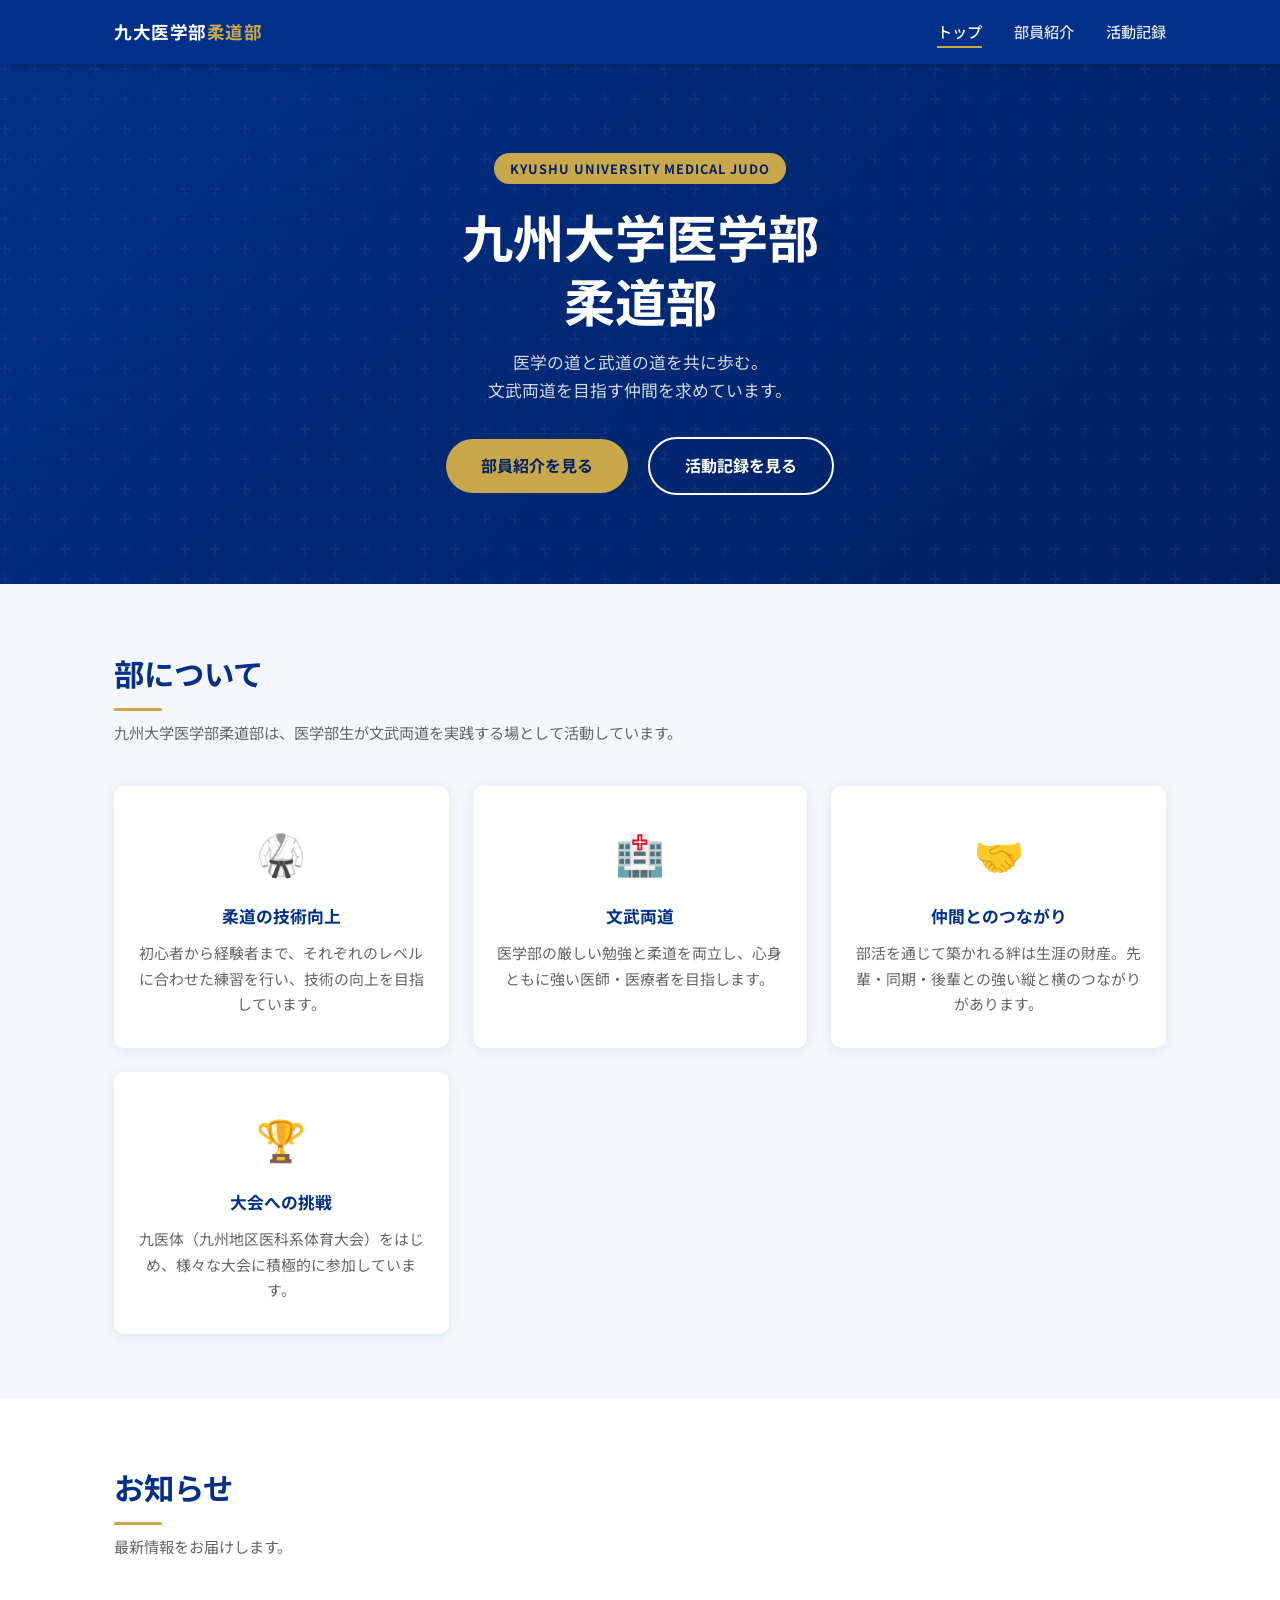
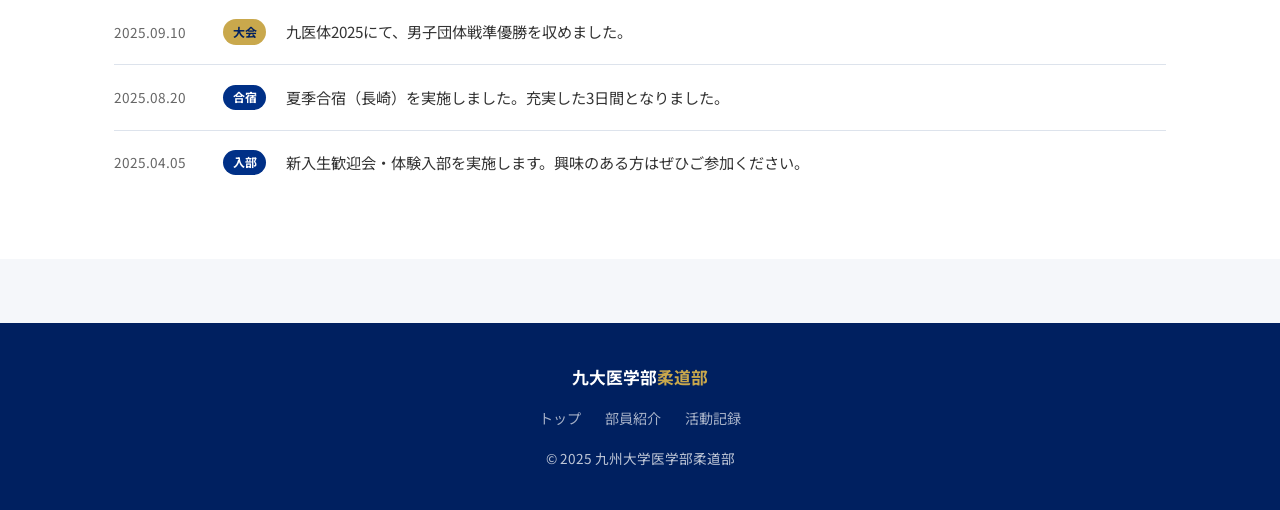
==== index.html @ 4376dc14 "初期サイト構築: トップ・部員紹介・活動記録の3ページを作成 - index.html: ヒーロー・部紹介・お知らせセクション - members.html: 学年フィルター付き部員カード - act" ====
<!DOCTYPE html>
<html lang="ja">
<head>
  <meta charset="UTF-8">
  <meta name="viewport" content="width=device-width, initial-scale=1.0">
  <title>九州大学医学部柔道部</title>
  <meta name="description" content="九州大学医学部柔道部の公式ウェブサイト。部員紹介・活動記録・入部案内をご覧いただけます。">
  <link rel="preconnect" href="https://fonts.googleapis.com">
  <link rel="preconnect" href="https://fonts.gstatic.com" crossorigin>
  <link href="https://fonts.googleapis.com/css2?family=Noto+Sans+JP:wght@400;500;700&display=swap" rel="stylesheet">
  <link rel="stylesheet" href="css/style.css">
</head>
<body>

  <!-- ナビゲーション -->
  <nav class="navbar">
    <div class="navbar-inner">
      <a href="index.html" class="navbar-logo">九大医学部<span>柔道部</span></a>
      <ul class="navbar-links">
        <li><a href="index.html">トップ</a></li>
        <li><a href="members.html">部員紹介</a></li>
        <li><a href="activities.html">活動記録</a></li>
      </ul>
      <button class="hamburger" aria-label="メニューを開く">
        <span></span><span></span><span></span>
      </button>
    </div>
  </nav>

  <!-- ヒーロー -->
  <section class="hero">
    <div class="hero-content">
      <div class="hero-badge">KYUSHU UNIVERSITY MEDICAL JUDO</div>
      <h1>九州大学医学部<br>柔道部</h1>
      <p>医学の道と武道の道を共に歩む。<br>文武両道を目指す仲間を求めています。</p>
      <div class="hero-buttons">
        <a href="members.html" class="btn btn-accent">部員紹介を見る</a>
        <a href="activities.html" class="btn btn-outline">活動記録を見る</a>
      </div>
    </div>
  </section>

  <!-- 部紹介 -->
  <section class="section">
    <div class="container">
      <h2 class="section-title">部について</h2>
      <p class="section-subtitle">九州大学医学部柔道部は、医学部生が文武両道を実践する場として活動しています。</p>
      <div class="about-grid">
        <div class="about-card">
          <div class="about-card-icon">🥋</div>
          <h3>柔道の技術向上</h3>
          <p>初心者から経験者まで、それぞれのレベルに合わせた練習を行い、技術の向上を目指しています。</p>
        </div>
        <div class="about-card">
          <div class="about-card-icon">🏥</div>
          <h3>文武両道</h3>
          <p>医学部の厳しい勉強と柔道を両立し、心身ともに強い医師・医療者を目指します。</p>
        </div>
        <div class="about-card">
          <div class="about-card-icon">🤝</div>
          <h3>仲間とのつながり</h3>
          <p>部活を通じて築かれる絆は生涯の財産。先輩・同期・後輩との強い縦と横のつながりがあります。</p>
        </div>
        <div class="about-card">
          <div class="about-card-icon">🏆</div>
          <h3>大会への挑戦</h3>
          <p>九医体（九州地区医科系体育大会）をはじめ、様々な大会に積極的に参加しています。</p>
        </div>
      </div>
    </div>
  </section>

  <!-- お知らせ -->
  <section class="section news-section">
    <div class="container">
      <h2 class="section-title">お知らせ</h2>
      <p class="section-subtitle">最新情報をお届けします。</p>
      <ul class="news-list">
        <li class="news-item">
          <span class="news-date">2025.09.10</span>
          <span class="news-tag accent">大会</span>
          <div class="news-body">九医体2025にて、男子団体戦準優勝を収めました。</div>
        </li>
        <li class="news-item">
          <span class="news-date">2025.08.20</span>
          <span class="news-tag">合宿</span>
          <div class="news-body">夏季合宿（長崎）を実施しました。充実した3日間となりました。</div>
        </li>
        <li class="news-item">
          <span class="news-date">2025.04.05</span>
          <span class="news-tag">入部</span>
          <div class="news-body">新入生歓迎会・体験入部を実施します。興味のある方はぜひご参加ください。</div>
        </li>
      </ul>
    </div>
  </section>

  <!-- フッター -->
  <footer class="footer">
    <div class="footer-logo">九大医学部<span>柔道部</span></div>
    <nav class="footer-links">
      <a href="index.html">トップ</a>
      <a href="members.html">部員紹介</a>
      <a href="activities.html">活動記録</a>
    </nav>
    <p>© 2025 九州大学医学部柔道部</p>
  </footer>

  <script src="js/main.js"></script>
</body>
</html>
---- css/style.css ----
/* ===== 変数 ===== */
:root {
  --color-primary: #003087;
  --color-primary-dark: #002060;
  --color-accent: #C9A84C;
  --color-white: #ffffff;
  --color-bg: #f5f7fa;
  --color-text: #333333;
  --color-text-light: #666666;
  --color-border: #dde3ec;
  --shadow: 0 2px 12px rgba(0, 48, 135, 0.10);
  --radius: 10px;
  --transition: 0.25s ease;
}

/* ===== リセット ===== */
*, *::before, *::after { box-sizing: border-box; margin: 0; padding: 0; }
html { scroll-behavior: smooth; }
body {
  font-family: 'Noto Sans JP', sans-serif;
  color: var(--color-text);
  background: var(--color-bg);
  line-height: 1.7;
}
img { max-width: 100%; display: block; }
a { color: inherit; text-decoration: none; }
ul { list-style: none; }

/* ===== ナビゲーション ===== */
.navbar {
  background: var(--color-primary);
  position: sticky;
  top: 0;
  z-index: 100;
  box-shadow: 0 2px 8px rgba(0,0,0,0.18);
}
.navbar-inner {
  max-width: 1100px;
  margin: 0 auto;
  padding: 0 1.5rem;
  display: flex;
  align-items: center;
  justify-content: space-between;
  height: 64px;
}
.navbar-logo {
  color: var(--color-white);
  font-size: 1.1rem;
  font-weight: 700;
  letter-spacing: 0.03em;
}
.navbar-logo span {
  color: var(--color-accent);
}
.navbar-links {
  display: flex;
  gap: 2rem;
}
.navbar-links a {
  color: rgba(255,255,255,0.88);
  font-size: 0.95rem;
  font-weight: 500;
  padding: 0.25rem 0;
  border-bottom: 2px solid transparent;
  transition: color var(--transition), border-color var(--transition);
}
.navbar-links a:hover,
.navbar-links a.active {
  color: var(--color-white);
  border-bottom-color: var(--color-accent);
}
.hamburger {
  display: none;
  flex-direction: column;
  gap: 5px;
  cursor: pointer;
  padding: 4px;
}
.hamburger span {
  display: block;
  width: 26px;
  height: 2px;
  background: var(--color-white);
  border-radius: 2px;
  transition: var(--transition);
}

/* ===== ページヘッダー ===== */
.page-header {
  background: linear-gradient(135deg, var(--color-primary) 0%, var(--color-primary-dark) 100%);
  color: var(--color-white);
  text-align: center;
  padding: 4rem 1.5rem 3rem;
}
.page-header h1 {
  font-size: clamp(1.8rem, 4vw, 2.6rem);
  font-weight: 700;
  margin-bottom: 0.5rem;
}
.page-header p {
  color: rgba(255,255,255,0.78);
  font-size: 1rem;
}

/* ===== コンテナ ===== */
.container {
  max-width: 1100px;
  margin: 0 auto;
  padding: 0 1.5rem;
}

/* ===== ヒーローセクション ===== */
.hero {
  background: linear-gradient(135deg, var(--color-primary) 0%, var(--color-primary-dark) 100%);
  min-height: 520px;
  display: flex;
  align-items: center;
  justify-content: center;
  text-align: center;
  padding: 4rem 1.5rem;
  position: relative;
  overflow: hidden;
}
.hero::before {
  content: '';
  position: absolute;
  inset: 0;
  background: url("data:image/svg+xml,%3Csvg width='60' height='60' viewBox='0 0 60 60' xmlns='http://www.w3.org/2000/svg'%3E%3Cg fill='none' fill-rule='evenodd'%3E%3Cg fill='%23ffffff' fill-opacity='0.04'%3E%3Cpath d='M36 34v-4h-2v4h-4v2h4v4h2v-4h4v-2h-4zm0-30V0h-2v4h-4v2h4v4h2V6h4V4h-4zM6 34v-4H4v4H0v2h4v4h2v-4h4v-2H6zM6 4V0H4v4H0v2h4v4h2V6h4V4H6z'/%3E%3C/g%3E%3C/g%3E%3C/svg%3E");
}
.hero-content { position: relative; z-index: 1; }
.hero-badge {
  display: inline-block;
  background: var(--color-accent);
  color: var(--color-primary-dark);
  font-size: 0.8rem;
  font-weight: 700;
  letter-spacing: 0.08em;
  padding: 0.3rem 1rem;
  border-radius: 100px;
  margin-bottom: 1.2rem;
}
.hero h1 {
  color: var(--color-white);
  font-size: clamp(2rem, 5vw, 3.2rem);
  font-weight: 700;
  line-height: 1.25;
  margin-bottom: 1rem;
}
.hero p {
  color: rgba(255,255,255,0.82);
  font-size: 1.05rem;
  margin-bottom: 2rem;
  max-width: 520px;
  margin-left: auto;
  margin-right: auto;
}
.btn {
  display: inline-block;
  padding: 0.85rem 2.2rem;
  border-radius: 100px;
  font-weight: 700;
  font-size: 1rem;
  transition: transform var(--transition), box-shadow var(--transition);
  cursor: pointer;
}
.btn:hover { transform: translateY(-2px); box-shadow: 0 6px 20px rgba(0,0,0,0.2); }
.btn-accent {
  background: var(--color-accent);
  color: var(--color-primary-dark);
}
.btn-outline {
  border: 2px solid var(--color-white);
  color: var(--color-white);
  margin-left: 1rem;
}

/* ===== セクション共通 ===== */
.section {
  padding: 4rem 0;
}
.section-title {
  font-size: clamp(1.4rem, 3vw, 1.9rem);
  font-weight: 700;
  color: var(--color-primary);
  margin-bottom: 0.4rem;
}
.section-title::after {
  content: '';
  display: block;
  width: 48px;
  height: 3px;
  background: var(--color-accent);
  margin-top: 0.5rem;
  border-radius: 2px;
}
.section-subtitle {
  color: var(--color-text-light);
  font-size: 0.95rem;
  margin-top: 0.6rem;
  margin-bottom: 2.5rem;
}

/* ===== 部紹介カード ===== */
.about-grid {
  display: grid;
  grid-template-columns: repeat(auto-fit, minmax(260px, 1fr));
  gap: 1.5rem;
  margin-top: 2rem;
}
.about-card {
  background: var(--color-white);
  border-radius: var(--radius);
  padding: 2rem 1.5rem;
  box-shadow: var(--shadow);
  text-align: center;
}
.about-card-icon {
  font-size: 2.5rem;
  margin-bottom: 1rem;
}
.about-card h3 {
  color: var(--color-primary);
  font-size: 1.05rem;
  font-weight: 700;
  margin-bottom: 0.6rem;
}
.about-card p { font-size: 0.93rem; color: var(--color-text-light); }

/* ===== お知らせ ===== */
.news-section { background: var(--color-white); }
.news-list { display: flex; flex-direction: column; gap: 0; }
.news-item {
  display: flex;
  align-items: flex-start;
  gap: 1.2rem;
  padding: 1.2rem 0;
  border-bottom: 1px solid var(--color-border);
}
.news-item:last-child { border-bottom: none; }
.news-date {
  font-size: 0.85rem;
  color: var(--color-text-light);
  white-space: nowrap;
  min-width: 90px;
  margin-top: 0.1rem;
}
.news-tag {
  display: inline-block;
  font-size: 0.75rem;
  font-weight: 700;
  padding: 0.15rem 0.6rem;
  border-radius: 100px;
  background: var(--color-primary);
  color: var(--color-white);
  white-space: nowrap;
}
.news-tag.accent { background: var(--color-accent); color: var(--color-primary-dark); }
.news-body { font-size: 0.95rem; }

/* ===== 部員カード ===== */
.filter-tabs {
  display: flex;
  gap: 0.5rem;
  flex-wrap: wrap;
  margin-bottom: 2rem;
}
.filter-tab {
  padding: 0.45rem 1.1rem;
  border-radius: 100px;
  font-size: 0.88rem;
  font-weight: 600;
  cursor: pointer;
  border: 2px solid var(--color-border);
  background: var(--color-white);
  color: var(--color-text-light);
  transition: var(--transition);
}
.filter-tab.active,
.filter-tab:hover {
  border-color: var(--color-primary);
  background: var(--color-primary);
  color: var(--color-white);
}
.members-grid {
  display: grid;
  grid-template-columns: repeat(auto-fill, minmax(240px, 1fr));
  gap: 1.5rem;
}
.member-card {
  background: var(--color-white);
  border-radius: var(--radius);
  box-shadow: var(--shadow);
  overflow: hidden;
  transition: transform var(--transition), box-shadow var(--transition);
}
.member-card:hover { transform: translateY(-4px); box-shadow: 0 8px 24px rgba(0,48,135,0.14); }
.member-photo {
  width: 100%;
  height: 200px;
  background: linear-gradient(135deg, var(--color-primary) 0%, #2255aa 100%);
  display: flex;
  align-items: center;
  justify-content: center;
  font-size: 4rem;
  color: rgba(255,255,255,0.4);
}
.member-info { padding: 1.2rem; }
.member-name { font-size: 1.1rem; font-weight: 700; color: var(--color-primary); }
.member-meta {
  display: flex;
  gap: 0.5rem;
  flex-wrap: wrap;
  margin: 0.5rem 0;
}
.member-badge {
  font-size: 0.75rem;
  font-weight: 600;
  padding: 0.2rem 0.65rem;
  border-radius: 100px;
  background: var(--color-bg);
  color: var(--color-text-light);
  border: 1px solid var(--color-border);
}
.member-badge.belt { background: #fff8e1; border-color: var(--color-accent); color: #7a5c00; }
.member-hometown { font-size: 0.85rem; color: var(--color-text-light); margin-bottom: 0.6rem; }
.member-comment {
  font-size: 0.88rem;
  color: var(--color-text);
  border-left: 3px solid var(--color-accent);
  padding-left: 0.7rem;
  font-style: italic;
}

/* ===== 活動記録タブ ===== */
.activity-tabs {
  display: flex;
  border-bottom: 2px solid var(--color-border);
  margin-bottom: 2rem;
  gap: 0;
}
.activity-tab {
  padding: 0.8rem 1.5rem;
  font-size: 0.95rem;
  font-weight: 600;
  cursor: pointer;
  color: var(--color-text-light);
  border-bottom: 3px solid transparent;
  margin-bottom: -2px;
  transition: var(--transition);
}
.activity-tab.active,
.activity-tab:hover {
  color: var(--color-primary);
  border-bottom-color: var(--color-primary);
}
.activity-panel { display: none; }
.activity-panel.active { display: block; }

/* 大会結果テーブル */
.result-table { width: 100%; border-collapse: collapse; background: var(--color-white); border-radius: var(--radius); overflow: hidden; box-shadow: var(--shadow); }
.result-table th {
  background: var(--color-primary);
  color: var(--color-white);
  padding: 0.9rem 1rem;
  text-align: left;
  font-size: 0.9rem;
  font-weight: 600;
}
.result-table td { padding: 0.9rem 1rem; border-bottom: 1px solid var(--color-border); font-size: 0.92rem; }
.result-table tr:last-child td { border-bottom: none; }
.result-table tr:hover td { background: var(--color-bg); }
.result-badge {
  display: inline-block;
  padding: 0.15rem 0.6rem;
  border-radius: 100px;
  font-size: 0.78rem;
  font-weight: 700;
}
.result-badge.gold { background: #fff3cd; color: #856404; }
.result-badge.silver { background: #e9ecef; color: #495057; }
.result-badge.bronze { background: #fde8d0; color: #7a3b00; }
.result-badge.other { background: #e8f0fe; color: var(--color-primary); }

/* 練習日誌カード */
.diary-list { display: flex; flex-direction: column; gap: 1rem; }
.diary-card {
  background: var(--color-white);
  border-radius: var(--radius);
  box-shadow: var(--shadow);
  padding: 1.4rem 1.5rem;
  display: flex;
  gap: 1.5rem;
}
.diary-date-col { min-width: 70px; text-align: center; }
.diary-month { font-size: 0.78rem; color: var(--color-text-light); text-transform: uppercase; }
.diary-day { font-size: 2rem; font-weight: 700; color: var(--color-primary); line-height: 1; }
.diary-body h3 { font-size: 1rem; font-weight: 700; margin-bottom: 0.4rem; }
.diary-body p { font-size: 0.9rem; color: var(--color-text-light); }

/* 合宿・イベントカード */
.event-grid { display: grid; grid-template-columns: repeat(auto-fill, minmax(300px, 1fr)); gap: 1.5rem; }
.event-card {
  background: var(--color-white);
  border-radius: var(--radius);
  box-shadow: var(--shadow);
  overflow: hidden;
  transition: transform var(--transition);
}
.event-card:hover { transform: translateY(-3px); }
.event-image {
  width: 100%;
  height: 170px;
  background: linear-gradient(135deg, #1a3a6e 0%, #2a5298 100%);
  display: flex;
  align-items: center;
  justify-content: center;
  font-size: 3rem;
  color: rgba(255,255,255,0.35);
}
.event-body { padding: 1.2rem; }
.event-body h3 { font-size: 1rem; font-weight: 700; color: var(--color-primary); margin-bottom: 0.3rem; }
.event-date { font-size: 0.82rem; color: var(--color-accent); font-weight: 600; margin-bottom: 0.5rem; }
.event-body p { font-size: 0.88rem; color: var(--color-text-light); }

/* ===== フッター ===== */
.footer {
  background: var(--color-primary-dark);
  color: rgba(255,255,255,0.75);
  text-align: center;
  padding: 2.5rem 1.5rem;
  margin-top: 4rem;
}
.footer-logo { color: var(--color-white); font-size: 1.05rem; font-weight: 700; margin-bottom: 0.5rem; }
.footer-logo span { color: var(--color-accent); }
.footer p { font-size: 0.85rem; }
.footer-links { display: flex; justify-content: center; gap: 1.5rem; margin: 1rem 0; }
.footer-links a { color: rgba(255,255,255,0.65); font-size: 0.88rem; transition: color var(--transition); }
.footer-links a:hover { color: var(--color-white); }

/* ===== レスポンシブ ===== */
@media (max-width: 768px) {
  .navbar-links {
    display: none;
    position: absolute;
    top: 64px;
    left: 0;
    right: 0;
    background: var(--color-primary-dark);
    flex-direction: column;
    padding: 1rem 1.5rem;
    gap: 0.5rem;
  }
  .navbar-links.open { display: flex; }
  .navbar-links a { padding: 0.6rem 0; border-bottom: 1px solid rgba(255,255,255,0.1); }
  .hamburger { display: flex; }
  .navbar { position: relative; }
  .btn-outline { margin-left: 0; margin-top: 0.8rem; }
  .hero-buttons { display: flex; flex-direction: column; align-items: center; gap: 0.8rem; }
  .diary-card { flex-direction: column; gap: 0.5rem; }
  .activity-tab { padding: 0.7rem 1rem; font-size: 0.88rem; }
  .result-table th, .result-table td { padding: 0.7rem 0.7rem; font-size: 0.85rem; }
}
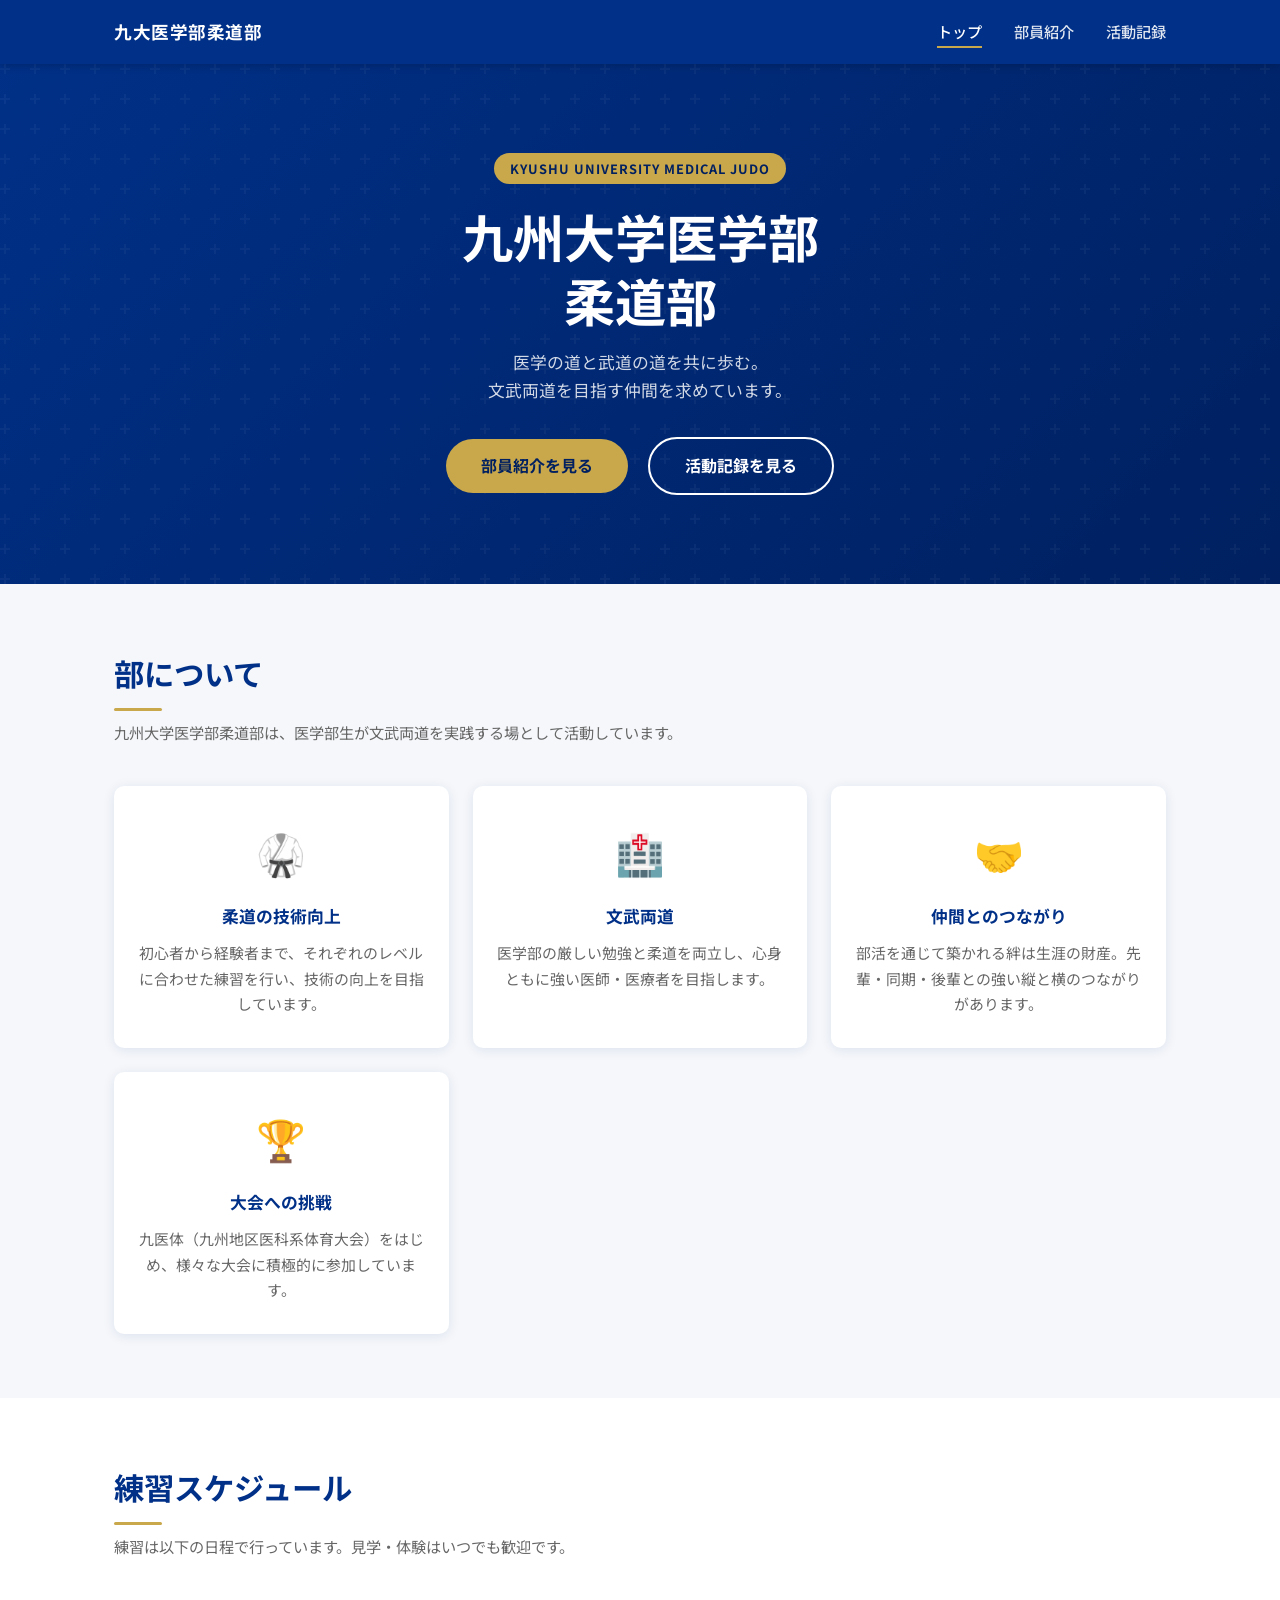
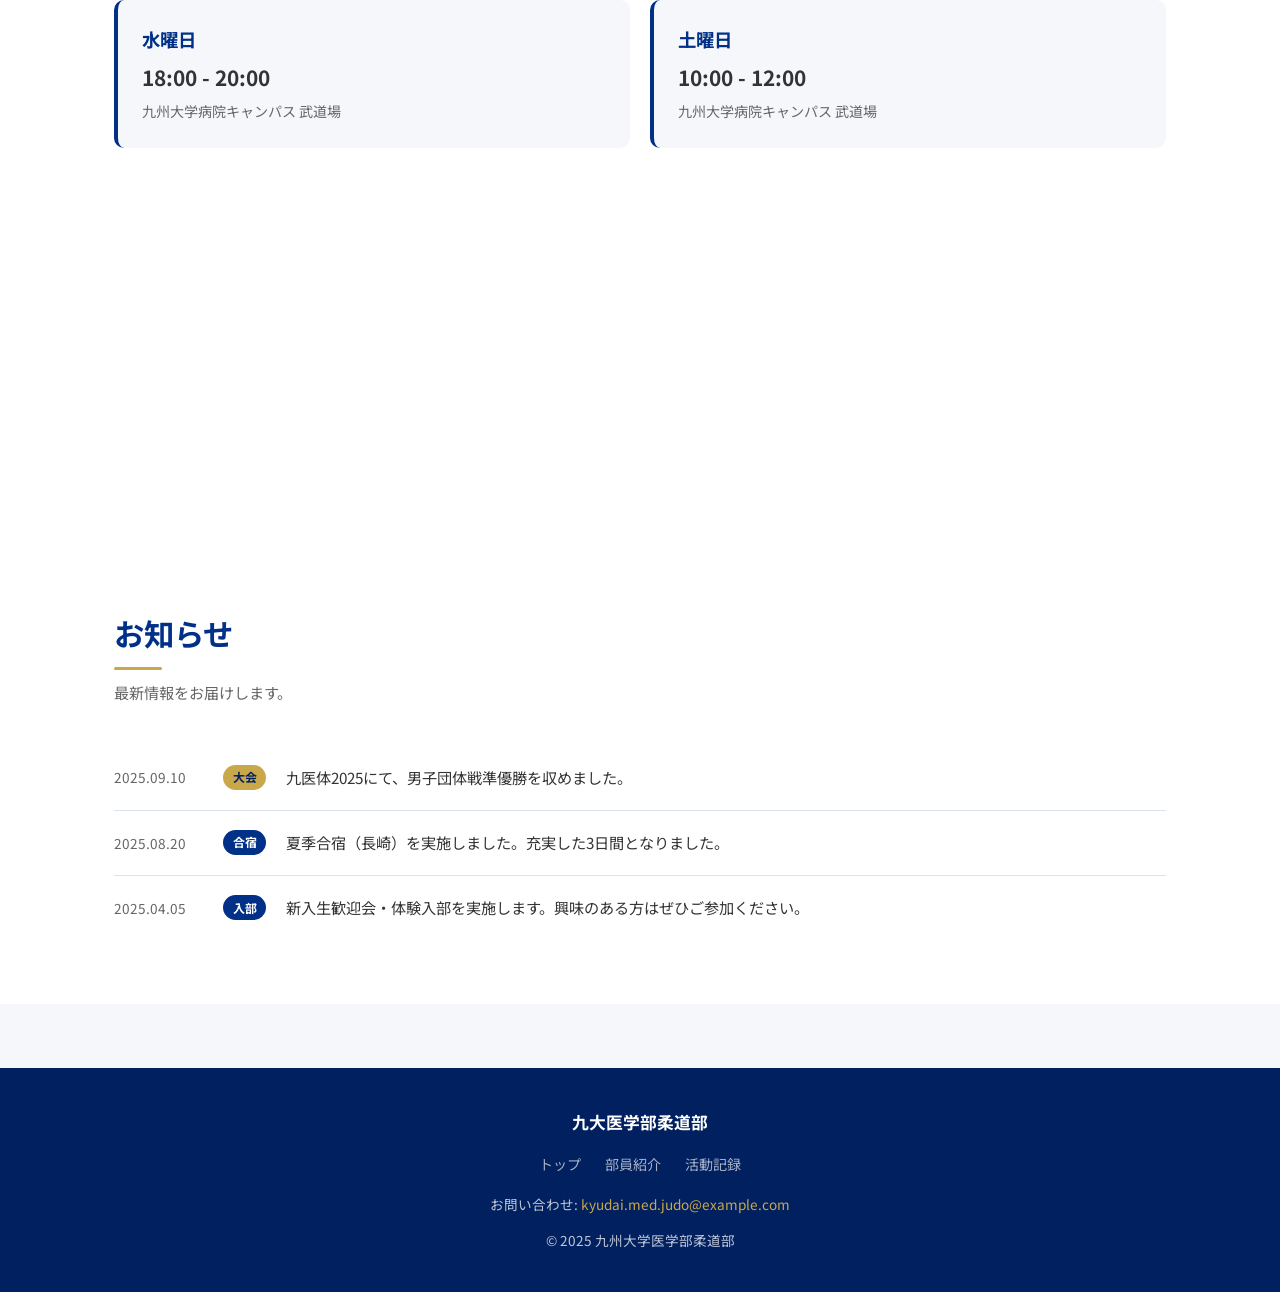
==== commit 034d66ab: "バグ修正・セキュリティ強化・機能追加の一括アップデート 【バグ修正】 - XSS対策: 全ページのテンプレートリテラルにescサニタイズ関数を適用 - fetchエラーハンドリング: データ読み込み失" ====
--- a/index.html
+++ b/index.html
@@ -5,6 +5,10 @@
   <meta name="viewport" content="width=device-width, initial-scale=1.0">
   <title>九州大学医学部柔道部</title>
   <meta name="description" content="九州大学医学部柔道部の公式ウェブサイト。部員紹介・活動記録・入部案内をご覧いただけます。">
+  <meta property="og:title" content="九州大学医学部柔道部">
+  <meta property="og:description" content="九州大学医学部柔道部の公式ウェブサイト。部員紹介・活動記録・入部案内をご覧いただけます。">
+  <meta property="og:type" content="website">
+  <meta property="og:url" content="https://kyudaimedjudo.github.io/kyudai-judo/">
   <link rel="preconnect" href="https://fonts.googleapis.com">
   <link rel="preconnect" href="https://fonts.gstatic.com" crossorigin>
   <link href="https://fonts.googleapis.com/css2?family=Noto+Sans+JP:wght@400;500;700&display=swap" rel="stylesheet">
@@ -21,7 +25,7 @@
         <li><a href="members.html">部員紹介</a></li>
         <li><a href="activities.html">活動記録</a></li>
       </ul>
-      <button class="hamburger" aria-label="メニューを開く">
+      <button class="hamburger" aria-label="メニューを開く" aria-expanded="false">
         <span></span><span></span><span></span>
       </button>
     </div>
@@ -47,25 +51,51 @@
       <p class="section-subtitle">九州大学医学部柔道部は、医学部生が文武両道を実践する場として活動しています。</p>
       <div class="about-grid">
         <div class="about-card">
-          <div class="about-card-icon">🥋</div>
+          <div class="about-card-icon" role="img" aria-label="柔道着">🥋</div>
           <h3>柔道の技術向上</h3>
           <p>初心者から経験者まで、それぞれのレベルに合わせた練習を行い、技術の向上を目指しています。</p>
         </div>
         <div class="about-card">
-          <div class="about-card-icon">🏥</div>
+          <div class="about-card-icon" role="img" aria-label="病院">🏥</div>
           <h3>文武両道</h3>
           <p>医学部の厳しい勉強と柔道を両立し、心身ともに強い医師・医療者を目指します。</p>
         </div>
         <div class="about-card">
-          <div class="about-card-icon">🤝</div>
+          <div class="about-card-icon" role="img" aria-label="握手">🤝</div>
           <h3>仲間とのつながり</h3>
           <p>部活を通じて築かれる絆は生涯の財産。先輩・同期・後輩との強い縦と横のつながりがあります。</p>
         </div>
         <div class="about-card">
-          <div class="about-card-icon">🏆</div>
+          <div class="about-card-icon" role="img" aria-label="トロフィー">🏆</div>
           <h3>大会への挑戦</h3>
           <p>九医体（九州地区医科系体育大会）をはじめ、様々な大会に積極的に参加しています。</p>
         </div>
+      </div>
+    </div>
+  </section>
+
+  <!-- 練習スケジュール -->
+  <section class="section schedule-section">
+    <div class="container">
+      <h2 class="section-title">練習スケジュール</h2>
+      <p class="section-subtitle">練習は以下の日程で行っています。見学・体験はいつでも歓迎です。</p>
+      <div class="schedule-grid">
+        <div class="schedule-card">
+          <div class="schedule-day">水曜日</div>
+          <div class="schedule-time">18:00 - 20:00</div>
+          <div class="schedule-place">九州大学病院キャンパス 武道場</div>
+        </div>
+        <div class="schedule-card">
+          <div class="schedule-day">土曜日</div>
+          <div class="schedule-time">10:00 - 12:00</div>
+          <div class="schedule-place">九州大学病院キャンパス 武道場</div>
+        </div>
+      </div>
+      <div class="schedule-map">
+        <iframe
+          src="https://www.google.com/maps/embed?pb=!1m18!1m12!1m3!1d3323.6!2d130.4177!3d33.5956!2m3!1f0!2f0!3f0!3m2!1i1024!2i768!4f13.1!3m3!1m2!1s0x3541977b7c4e3b27%3A0x1234567890abcdef!2z5Lmd5bee5aSn5a2m55eF6Zmi!5e0!3m2!1sja!2sjp!4v1700000000000"
+          width="100%" height="300" style="border:0;border-radius:var(--radius);" allowfullscreen loading="lazy"
+          title="練習場所の地図"></iframe>
       </div>
     </div>
   </section>
@@ -103,7 +133,10 @@
       <a href="members.html">部員紹介</a>
       <a href="activities.html">活動記録</a>
     </nav>
-    <p>© 2025 九州大学医学部柔道部</p>
+    <div class="footer-contact">
+      <p>お問い合わせ: <a href="mailto:kyudai.med.judo@example.com">kyudai.med.judo@example.com</a></p>
+    </div>
+    <p>&copy; 2025 九州大学医学部柔道部</p>
   </footer>
 
   <script src="js/main.js"></script>
--- a/css/style.css
+++ b/css/style.css
@@ -50,7 +50,7 @@
   letter-spacing: 0.03em;
 }
 .navbar-logo span {
-  color: var(--color-accent);
+  color: var(--color-white);
 }
 .navbar-links {
   display: flex;
@@ -303,6 +303,12 @@
   justify-content: center;
   font-size: 4rem;
   color: rgba(255,255,255,0.4);
+  overflow: hidden;
+}
+.member-photo img {
+  width: 100%;
+  height: 100%;
+  object-fit: cover;
 }
 .member-info { padding: 1.2rem; }
 .member-name { font-size: 1.1rem; font-weight: 700; color: var(--color-primary); }
@@ -357,7 +363,8 @@
 .activity-panel.active { display: block; }
 
 /* 大会結果テーブル */
-.result-table { width: 100%; border-collapse: collapse; background: var(--color-white); border-radius: var(--radius); overflow: hidden; box-shadow: var(--shadow); }
+.table-wrap { overflow-x: auto; -webkit-overflow-scrolling: touch; border-radius: var(--radius); box-shadow: var(--shadow); }
+.result-table { width: 100%; border-collapse: collapse; background: var(--color-white); min-width: 500px; }
 .result-table th {
   background: var(--color-primary);
   color: var(--color-white);
@@ -416,6 +423,12 @@
   justify-content: center;
   font-size: 3rem;
   color: rgba(255,255,255,0.35);
+  overflow: hidden;
+}
+.event-image img {
+  width: 100%;
+  height: 100%;
+  object-fit: cover;
 }
 .event-body { padding: 1.2rem; }
 .event-body h3 { font-size: 1rem; font-weight: 700; color: var(--color-primary); margin-bottom: 0.3rem; }
@@ -431,11 +444,45 @@
   margin-top: 4rem;
 }
 .footer-logo { color: var(--color-white); font-size: 1.05rem; font-weight: 700; margin-bottom: 0.5rem; }
-.footer-logo span { color: var(--color-accent); }
+.footer-logo span { color: var(--color-white); }
 .footer p { font-size: 0.85rem; }
 .footer-links { display: flex; justify-content: center; gap: 1.5rem; margin: 1rem 0; }
 .footer-links a { color: rgba(255,255,255,0.65); font-size: 0.88rem; transition: color var(--transition); }
 .footer-links a:hover { color: var(--color-white); }
+.footer-contact { margin: 0.8rem 0; }
+.footer-contact a { color: var(--color-accent); transition: color var(--transition); }
+.footer-contact a:hover { color: var(--color-white); }
+
+/* ===== スケジュール ===== */
+.schedule-section { background: var(--color-white); }
+.schedule-grid {
+  display: grid;
+  grid-template-columns: repeat(auto-fit, minmax(240px, 1fr));
+  gap: 1.2rem;
+  margin-bottom: 1.5rem;
+}
+.schedule-card {
+  background: var(--color-bg);
+  border-radius: var(--radius);
+  padding: 1.5rem;
+  border-left: 4px solid var(--color-primary);
+}
+.schedule-day {
+  font-size: 1.15rem;
+  font-weight: 700;
+  color: var(--color-primary);
+  margin-bottom: 0.3rem;
+}
+.schedule-time {
+  font-size: 1.3rem;
+  font-weight: 700;
+  margin-bottom: 0.3rem;
+}
+.schedule-place {
+  font-size: 0.88rem;
+  color: var(--color-text-light);
+}
+.schedule-map { margin-top: 1rem; }
 
 /* ===== レスポンシブ ===== */
 @media (max-width: 768px) {
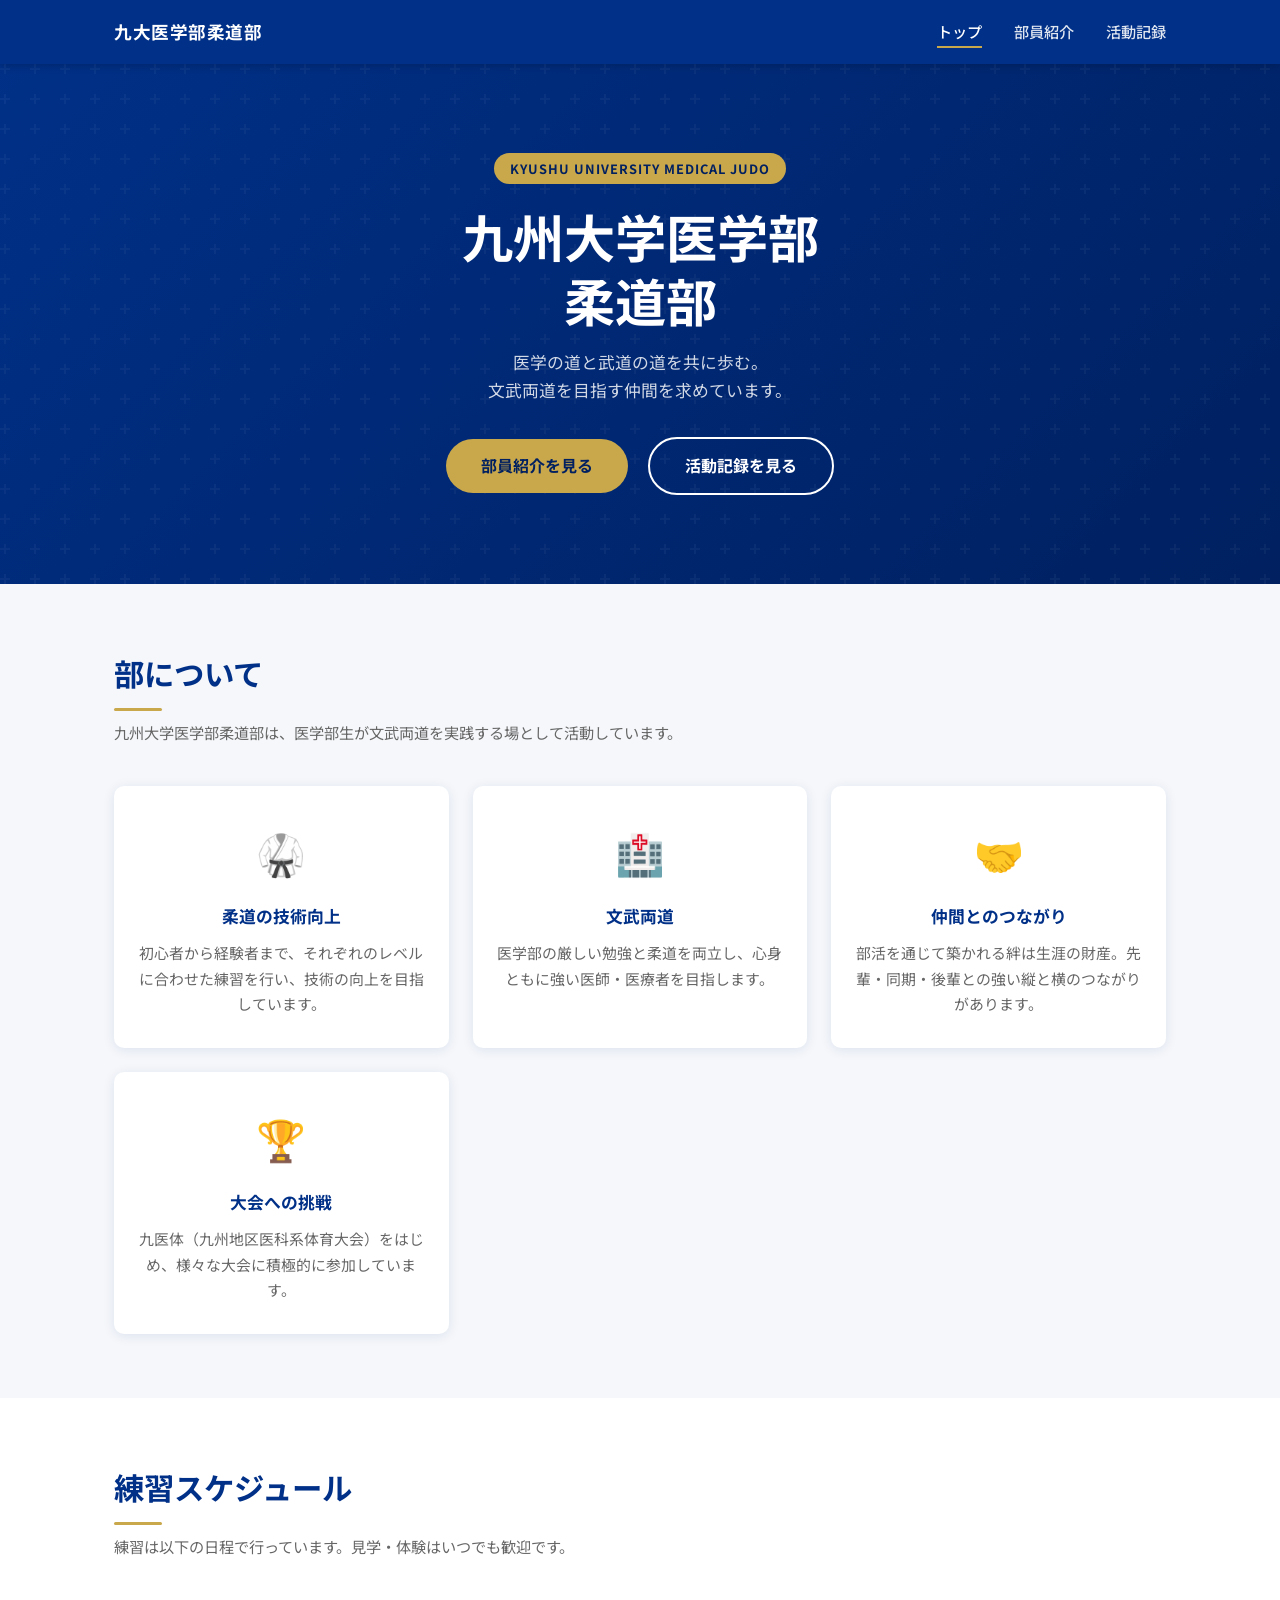
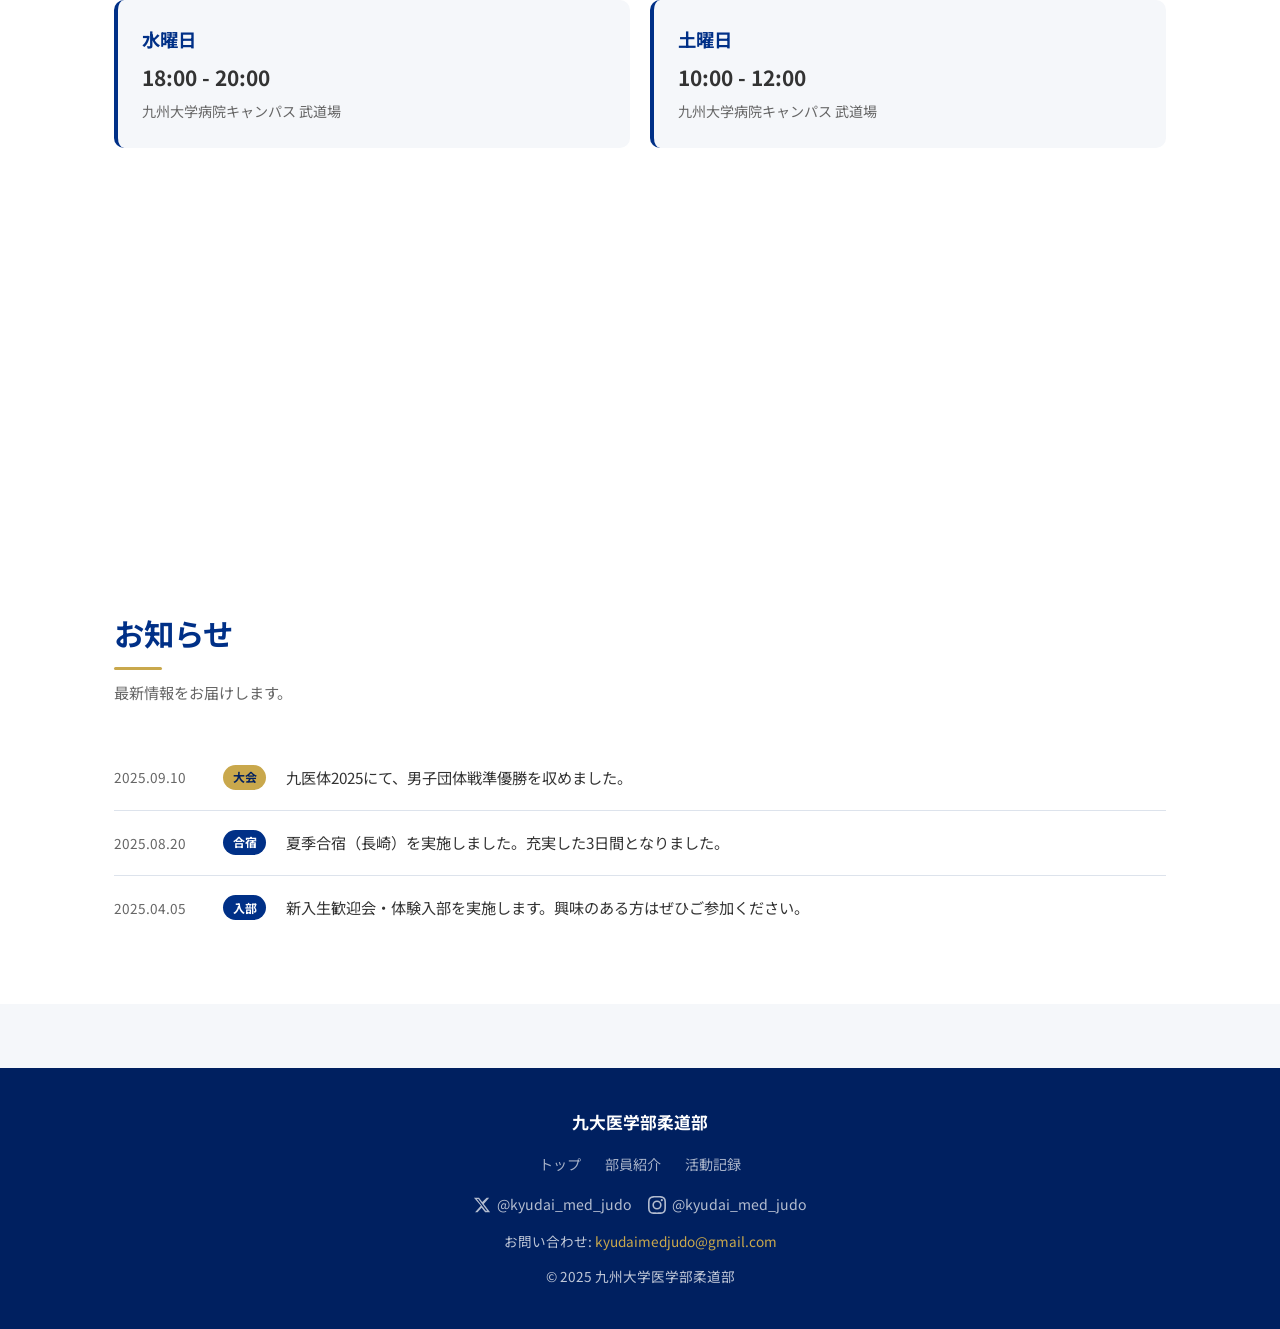
==== commit a423ab61: "連絡先・SNSリンクを実際の情報に更新 - メール: kyudaimedjudo@gmail.com - X: @kyudai_med_judo - Instagram: @kyudai_med_ju" ====
--- a/index.html
+++ b/index.html
@@ -133,8 +133,18 @@
       <a href="members.html">部員紹介</a>
       <a href="activities.html">活動記録</a>
     </nav>
+    <div class="footer-sns">
+      <a href="https://x.com/kyudai_med_judo" target="_blank" rel="noopener">
+        <svg viewBox="0 0 24 24" aria-label="X(Twitter)"><path d="M18.244 2.25h3.308l-7.227 8.26 8.502 11.24H16.17l-4.714-6.231-5.401 6.231H2.748l7.73-8.835L1.254 2.25H8.08l4.261 5.632 5.903-5.632zm-1.161 17.52h1.833L7.084 4.126H5.117z"/></svg>
+        @kyudai_med_judo
+      </a>
+      <a href="https://www.instagram.com/kyudai_med_judo/" target="_blank" rel="noopener">
+        <svg viewBox="0 0 24 24" aria-label="Instagram"><path d="M12 2.163c3.204 0 3.584.012 4.85.07 3.252.148 4.771 1.691 4.919 4.919.058 1.265.069 1.645.069 4.849 0 3.205-.012 3.584-.069 4.849-.149 3.225-1.664 4.771-4.919 4.919-1.266.058-1.644.07-4.85.07-3.204 0-3.584-.012-4.849-.07-3.26-.149-4.771-1.699-4.919-4.92-.058-1.265-.07-1.644-.07-4.849 0-3.204.013-3.583.07-4.849.149-3.227 1.664-4.771 4.919-4.919 1.266-.057 1.645-.069 4.849-.069zM12 0C8.741 0 8.333.014 7.053.072 2.695.272.273 2.69.073 7.052.014 8.333 0 8.741 0 12c0 3.259.014 3.668.072 4.948.2 4.358 2.618 6.78 6.98 6.98C8.333 23.986 8.741 24 12 24c3.259 0 3.668-.014 4.948-.072 4.354-.2 6.782-2.618 6.979-6.98.059-1.28.073-1.689.073-4.948 0-3.259-.014-3.667-.072-4.947-.196-4.354-2.617-6.78-6.979-6.98C15.668.014 15.259 0 12 0zm0 5.838a6.162 6.162 0 100 12.324 6.162 6.162 0 000-12.324zM12 16a4 4 0 110-8 4 4 0 010 8zm6.406-11.845a1.44 1.44 0 100 2.881 1.44 1.44 0 000-2.881z"/></svg>
+        @kyudai_med_judo
+      </a>
+    </div>
     <div class="footer-contact">
-      <p>お問い合わせ: <a href="mailto:kyudai.med.judo@example.com">kyudai.med.judo@example.com</a></p>
+      <p>お問い合わせ: <a href="mailto:kyudaimedjudo@gmail.com">kyudaimedjudo@gmail.com</a></p>
     </div>
     <p>&copy; 2025 九州大学医学部柔道部</p>
   </footer>
--- a/css/style.css
+++ b/css/style.css
@@ -452,6 +452,14 @@
 .footer-contact { margin: 0.8rem 0; }
 .footer-contact a { color: var(--color-accent); transition: color var(--transition); }
 .footer-contact a:hover { color: var(--color-white); }
+.footer-sns { display: flex; justify-content: center; gap: 1rem; margin: 0.8rem 0; }
+.footer-sns a {
+  display: inline-flex; align-items: center; gap: 0.4rem;
+  color: rgba(255,255,255,0.7); font-size: 0.88rem;
+  transition: color var(--transition);
+}
+.footer-sns a:hover { color: var(--color-white); }
+.footer-sns svg { width: 18px; height: 18px; fill: currentColor; }
 
 /* ===== スケジュール ===== */
 .schedule-section { background: var(--color-white); }
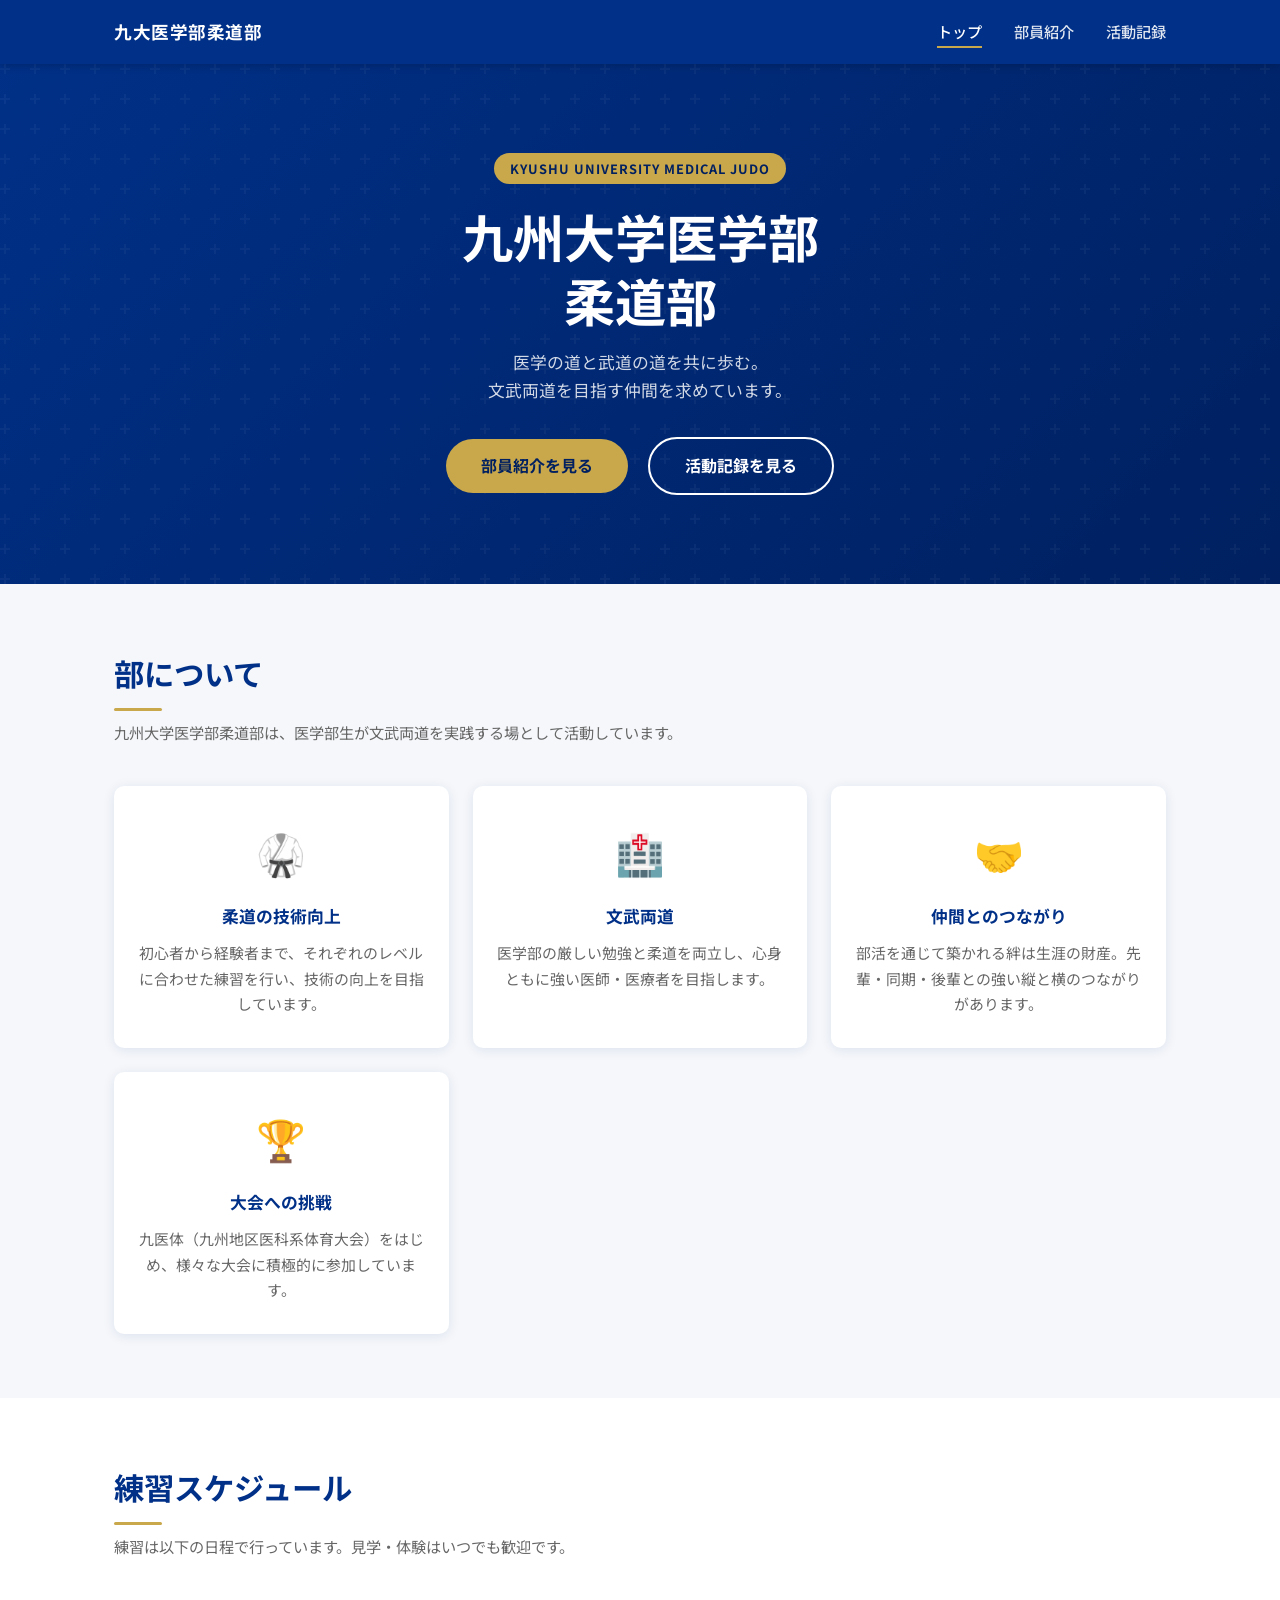
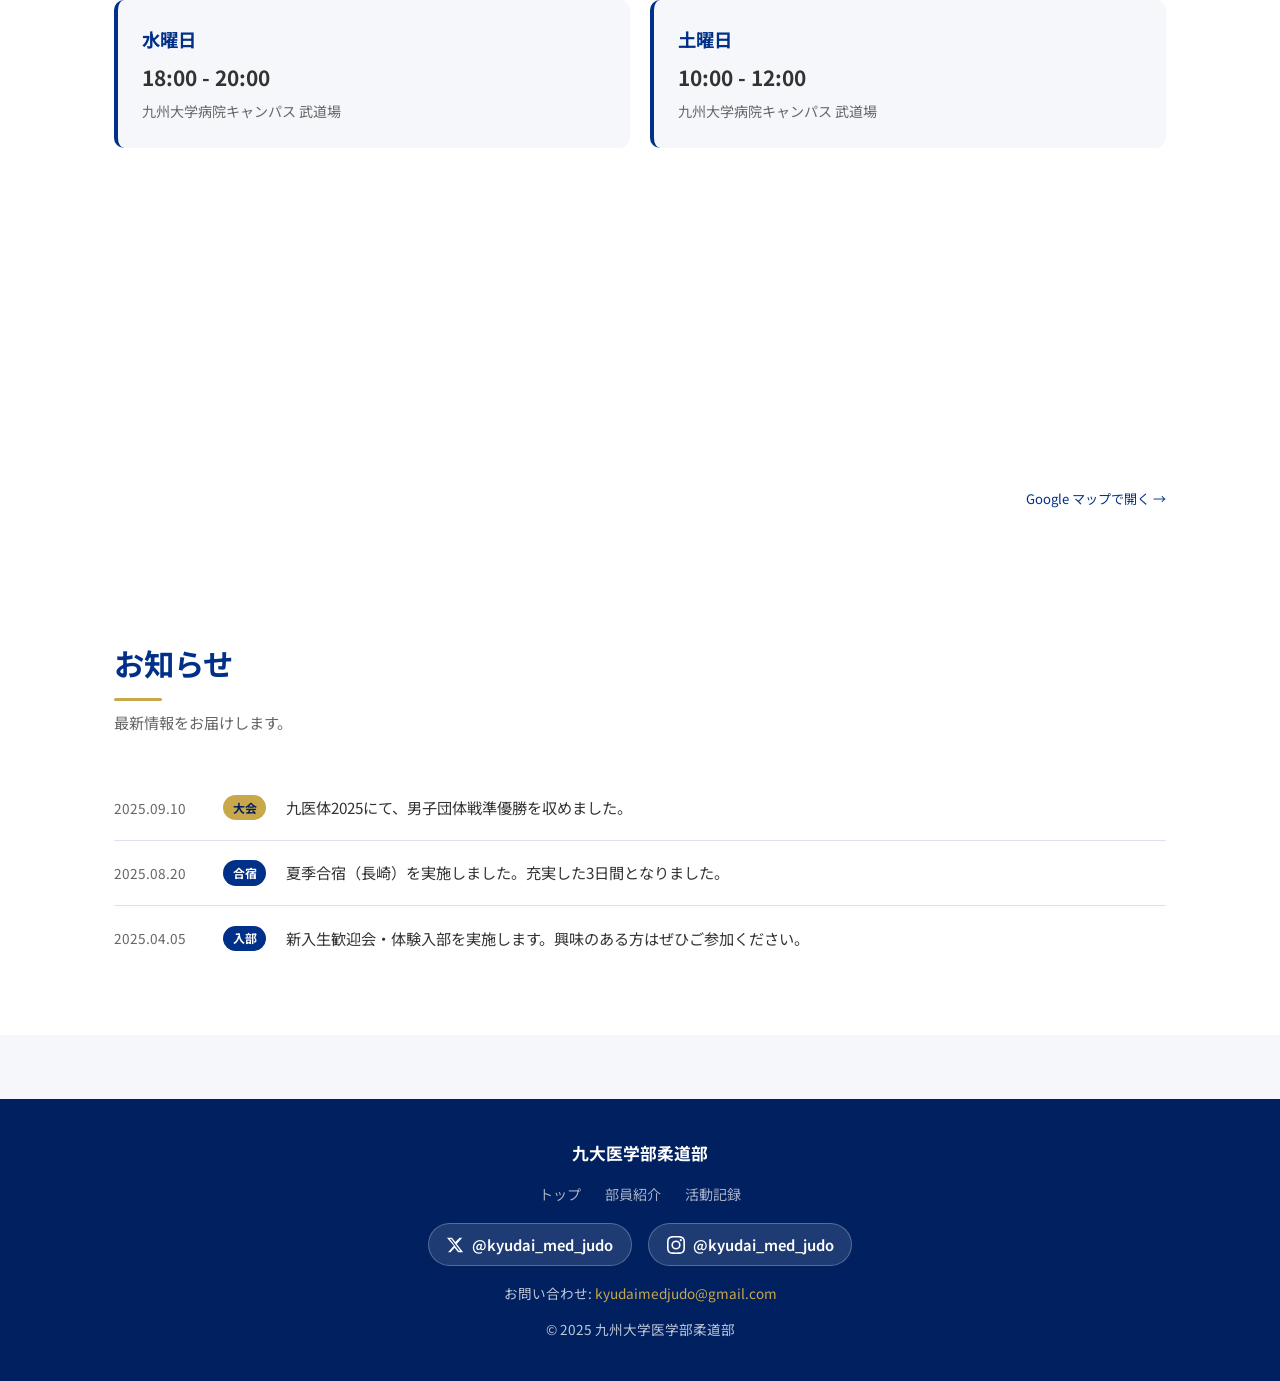
==== commit 82e01374: "SNSリンクをピル型ボタンに変更・地図URLを実際のものに更新 Co-Authored-By: Claude Sonnet 4.6 <noreply@anthropic.com>" ====
--- a/index.html
+++ b/index.html
@@ -93,9 +93,12 @@
       </div>
       <div class="schedule-map">
         <iframe
-          src="https://www.google.com/maps/embed?pb=!1m18!1m12!1m3!1d3323.6!2d130.4177!3d33.5956!2m3!1f0!2f0!3f0!3m2!1i1024!2i768!4f13.1!3m3!1m2!1s0x3541977b7c4e3b27%3A0x1234567890abcdef!2z5Lmd5bee5aSn5a2m55eF6Zmi!5e0!3m2!1sja!2sjp!4v1700000000000"
+          src="https://maps.google.com/maps?q=https://maps.app.goo.gl/cg2Sy4qht2nWTc8Q8&output=embed"
           width="100%" height="300" style="border:0;border-radius:var(--radius);" allowfullscreen loading="lazy"
           title="練習場所の地図"></iframe>
+        <p style="margin-top:0.5rem;text-align:right;font-size:0.82rem;">
+          <a href="https://maps.app.goo.gl/cg2Sy4qht2nWTc8Q8" target="_blank" rel="noopener" style="color:var(--color-primary)">Google マップで開く →</a>
+        </p>
       </div>
     </div>
   </section>
--- a/css/style.css
+++ b/css/style.css
@@ -452,14 +452,20 @@
 .footer-contact { margin: 0.8rem 0; }
 .footer-contact a { color: var(--color-accent); transition: color var(--transition); }
 .footer-contact a:hover { color: var(--color-white); }
-.footer-sns { display: flex; justify-content: center; gap: 1rem; margin: 0.8rem 0; }
+.footer-sns { display: flex; justify-content: center; gap: 1rem; margin: 1rem 0; flex-wrap: wrap; }
 .footer-sns a {
-  display: inline-flex; align-items: center; gap: 0.4rem;
-  color: rgba(255,255,255,0.7); font-size: 0.88rem;
-  transition: color var(--transition);
-}
-.footer-sns a:hover { color: var(--color-white); }
-.footer-sns svg { width: 18px; height: 18px; fill: currentColor; }
+  display: inline-flex; align-items: center; gap: 0.5rem;
+  color: var(--color-white);
+  font-size: 0.92rem;
+  font-weight: 600;
+  background: rgba(255,255,255,0.12);
+  border: 1px solid rgba(255,255,255,0.25);
+  padding: 0.5rem 1.1rem;
+  border-radius: 100px;
+  transition: background var(--transition), border-color var(--transition);
+}
+.footer-sns a:hover { background: rgba(255,255,255,0.22); border-color: rgba(255,255,255,0.5); }
+.footer-sns svg { width: 18px; height: 18px; fill: currentColor; flex-shrink: 0; }
 
 /* ===== スケジュール ===== */
 .schedule-section { background: var(--color-white); }
